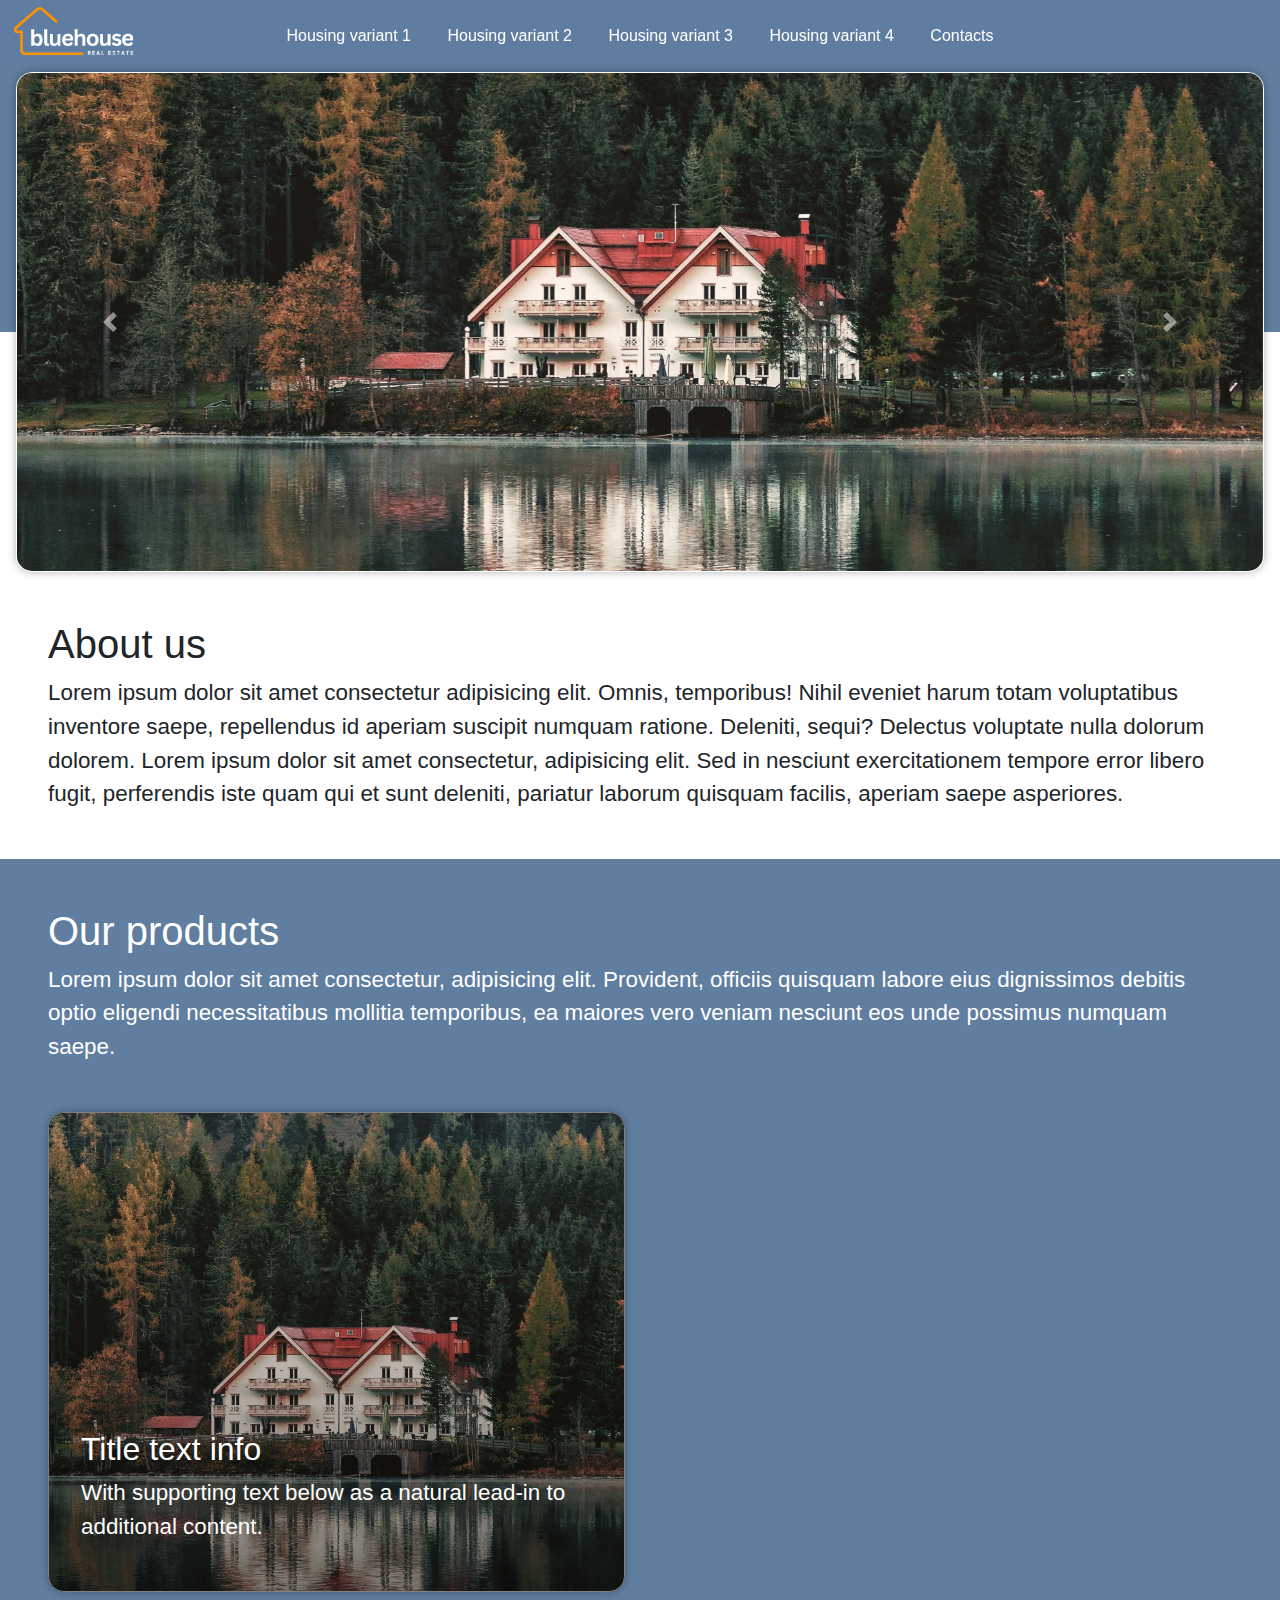
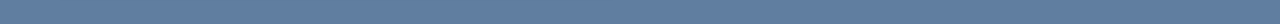
==== index.html @ 6a7a3592 "Add files via upload" ====
<!DOCTYPE html>
<html lang="en">

<head>
    <meta charset="UTF-8">
    <meta name="viewport" content="width=device-width, initial-scale=1.0">
    <link rel="stylesheet" href="https://cdn.jsdelivr.net/npm/bootstrap@4.4.1/dist/css/bootstrap.min.css"
        integrity="sha384-Vkoo8x4CGsO3+Hhxv8T/Q5PaXtkKtu6ug5TOeNV6gBiFeWPGFN9MuhOf23Q9Ifjh" crossorigin="anonymous">
    <link rel="stylesheet" href="style.css">
    <title>Document</title>
</head>

<body>

    <nav class="navtop">
        <div>
            <img src="media/company-logo.png" class="navLogoImg">
        </div>
        <div class="navContainerForLinks">
            <a href="" class="navLinks">Housing variant 1</a>
            <a href="" class="navLinks">Housing variant 2</a>
            <a href="" class="navLinks">Housing variant 3</a>
            <a href="" class="navLinks">Housing variant 4</a>
            <a href="" class="navLinks">Contacts</a>
        </div>
    </nav>

    <div style="margin-top: 4.5rem;"></div>

    <div class="pagecontainer">
        <div id="carouselExampleControls" class="carousel slide banner-horizontal" data-ride="carousel"
            data-interval="3000">
            <div class="carousel-inner height-md-50">
                <div class="carousel-item active">
                    <img class="d-block w-100 slide1" src="media/banner-horizontal-1.jpg">
                </div>
                <div class="carousel-item">
                    <img class="d-block w-100 slide2" src="media/banner-horizontal-1.jpg">
                </div>
            </div>
            <a class="carousel-control-prev" href="#carouselExampleControls" role="button" data-slide="prev">
                <span class="carousel-control-prev-icon" aria-hidden="true"></span>
                <span class="sr-only">Previous</span>
            </a>
            <a class="carousel-control-next" href="#carouselExampleControls" role="button" data-slide="next">
                <span class="carousel-control-next-icon" aria-hidden="true"></span>
                <span class="sr-only">Next</span>
            </a>
        </div>
    </div>

    <div class="accent">
        <div class="pagecontainer">
            <div class="panel">
                <h1>About us</h1>
                <p>Lorem ipsum dolor sit amet consectetur adipisicing elit. Omnis, temporibus! Nihil eveniet harum totam
                    voluptatibus inventore saepe, repellendus id aperiam suscipit numquam ratione. Deleniti, sequi?
                    Delectus
                    voluptate nulla dolorum dolorem. Lorem ipsum dolor sit amet consectetur, adipisicing elit. Sed in
                    nesciunt
                    exercitationem tempore error libero fugit, perferendis iste quam qui et sunt deleniti, pariatur
                    laborum
                    quisquam
                    facilis, aperiam saepe asperiores.</p>
            </div>
        </div>
    </div>

    <div class="pagecontainer">

        <div class="panel">
            <div class="textLight">
                <h1>Our products</h1>
                <p>Lorem ipsum dolor sit amet consectetur, adipisicing elit. Provident, officiis quisquam labore eius
                    dignissimos debitis optio eligendi necessitatibus mollitia temporibus, ea maiores vero veniam
                    nesciunt
                    eos unde possimus numquam saepe.</p>
            </div>

            <div class="row">

                <div class="col-md-6">
                    <div class="cardObj">
                        <img src="media/banner-vertical-1.jpg" class="cardImage">
                        <div class="cardBody textLight">
                            <h2>Title text info</h2>
                            <p>With supporting text below as a natural lead-in to additional content.</p>
                        </div>
                    </div>
                </div>

                

            </div>

        </div>

    </div>

    <script src="https://code.jquery.com/jquery-3.4.1.slim.min.js"
        integrity="sha384-J6qa4849blE2+poT4WnyKhv5vZF5SrPo0iEjwBvKU7imGFAV0wwj1yYfoRSJoZ+n"
        crossorigin="anonymous"></script>
    <script src="https://cdn.jsdelivr.net/npm/popper.js@1.16.0/dist/umd/popper.min.js"
        integrity="sha384-Q6E9RHvbIyZFJoft+2mJbHaEWldlvI9IOYy5n3zV9zzTtmI3UksdQRVvoxMfooAo"
        crossorigin="anonymous"></script>
    <script src="https://cdn.jsdelivr.net/npm/bootstrap@4.4.1/dist/js/bootstrap.min.js"
        integrity="sha384-wfSDF2E50Y2D1uUdj0O3uMBJnjuUD4Ih7YwaYd1iqfktj0Uod8GCExl3Og8ifwB6"
        crossorigin="anonymous"></script>
    <script src="script.js"></script>

</body>

</html>
---- style.css ----
:root {
    --shadowStandard: 0 0 .5rem rgba(0, 0, 0, 0.3);
    --borderRadiusStandard: 1rem;
    --accentColor1: rgb(96, 126, 160);
}

body {
    background-color: var(--accentColor1);
}

nav {
    width: 100%;
    background-color: rgba(96, 126, 160, 0.7);
    backdrop-filter: blur(20px);
    position: fixed;
    top: 0;
    z-index: 99;
    display: flex;
    transition-duration: 200ms;
}

.navLogoImg {
    height: 4rem;
    position: absolute;
}

.navContainerForLinks {
    margin: auto;
    padding: 1.5rem;
    padding-bottom: 1rem;
}

.navLinks {
    padding: 1rem;
    color: white;
    font-weight: 500;
}

.pagecontainer {
    margin: auto;
    margin-top: 1rem;
    width: calc(100% - 2rem);
    max-width: 80rem;
}

.carousel-inner {
    border-radius: var(--borderRadiusStandard);
    box-shadow: var(--shadowStandard);
    border: 0.1rem solid white;
}

.cardObj {
    border-radius: var(--borderRadiusStandard);
    box-shadow: var(--shadowStandard);
    overflow: hidden;
    margin-top: 2rem;
    border: 0.05rem solid gray;
    height: 30rem;
    background-color: black;
}

.textLight {
    color: rgb(255, 255, 255);
}

.cardImage {
    width: 100%;
    height: 100%;
    object-fit: cover;
    -webkit-mask-image: -webkit-gradient(linear, left top, left bottom, from(rgba(0, 0, 0, 1)), to(rgba(0, 0, 0, 0.5)));

}

.cardBody {
    bottom: 0;
    position: absolute;
    padding: 2rem;
}

.accent {
    margin-top: -15rem;
    padding-top: 17rem;
    margin-bottom: 3rem;
    width: 100%;
    z-index: -1;
    background-color: white;
}

.panel {
    padding: 2rem;
    padding-top: 0;
    margin-top: 1rem;
}

p {
    font-size: 1.4rem;
}

@media only screen and (max-aspect-ratio: 4/5) {
    .slide1 {
        content: url(media/banner-vertical-1.jpg);
    }

    .slide2 {
        content: url(media/banner-vertical-1.jpg);
    }

}
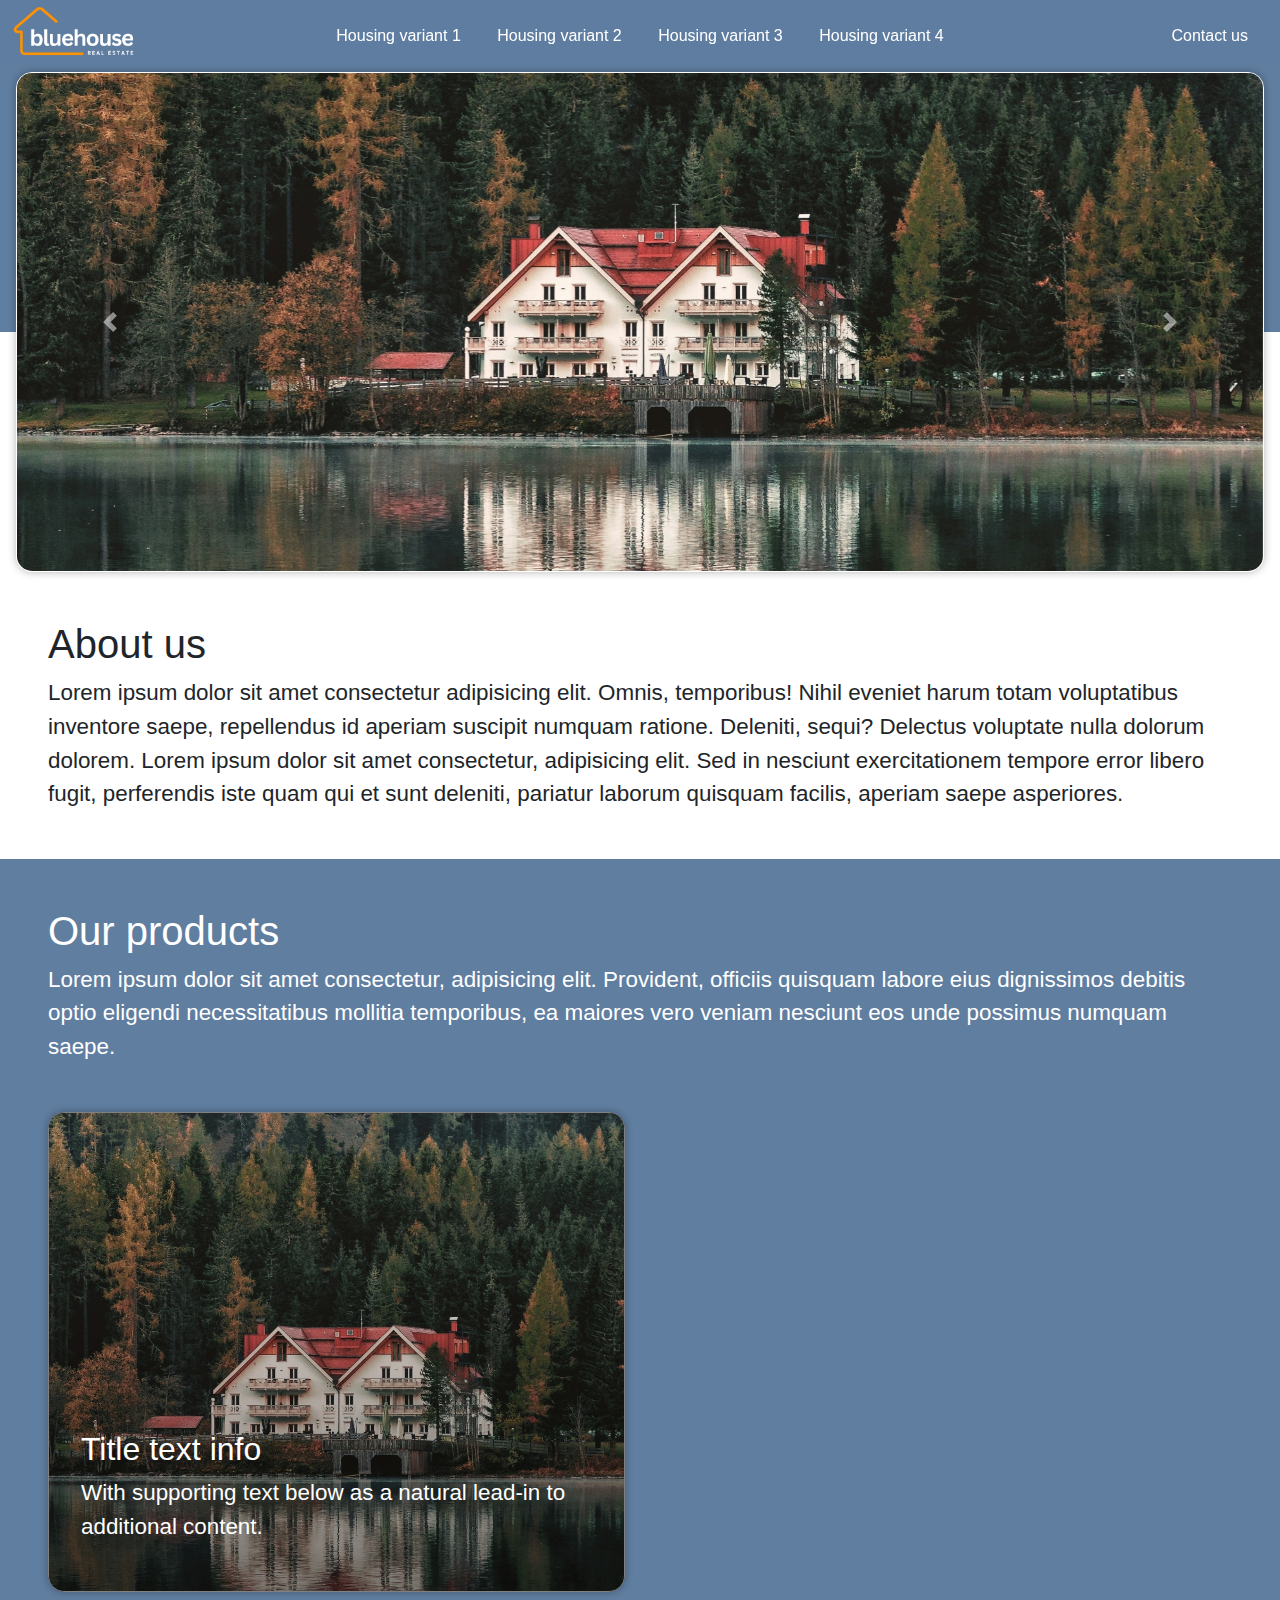
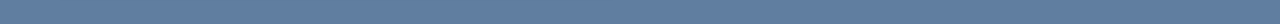
==== commit dec6ed0b: "hell yeah" ====
--- a/index.html
+++ b/index.html
@@ -7,7 +7,7 @@
     <link rel="stylesheet" href="https://cdn.jsdelivr.net/npm/bootstrap@4.4.1/dist/css/bootstrap.min.css"
         integrity="sha384-Vkoo8x4CGsO3+Hhxv8T/Q5PaXtkKtu6ug5TOeNV6gBiFeWPGFN9MuhOf23Q9Ifjh" crossorigin="anonymous">
     <link rel="stylesheet" href="style.css">
-    <title>Document</title>
+    <title>Bluehouse real estate</title>
 </head>
 
 <body>
@@ -21,8 +21,8 @@
             <a href="" class="navLinks">Housing variant 2</a>
             <a href="" class="navLinks">Housing variant 3</a>
             <a href="" class="navLinks">Housing variant 4</a>
-            <a href="" class="navLinks">Contacts</a>
         </div>
+        <a href="" class="navContact">Contact us</a>
     </nav>
 
     <div style="margin-top: 4.5rem;"></div>
@@ -89,7 +89,7 @@
                     </div>
                 </div>
 
-                
+
 
             </div>
 
--- a/style.css
+++ b/style.css
@@ -34,6 +34,15 @@
     padding: 1rem;
     color: white;
     font-weight: 500;
+}
+
+.navContact {
+    position: absolute;
+    margin-top: 0.5rem;
+    padding: 1rem 2rem 0 2rem;
+    color: white;
+    font-weight: 500;
+    right: 0;
 }
 
 .pagecontainer {
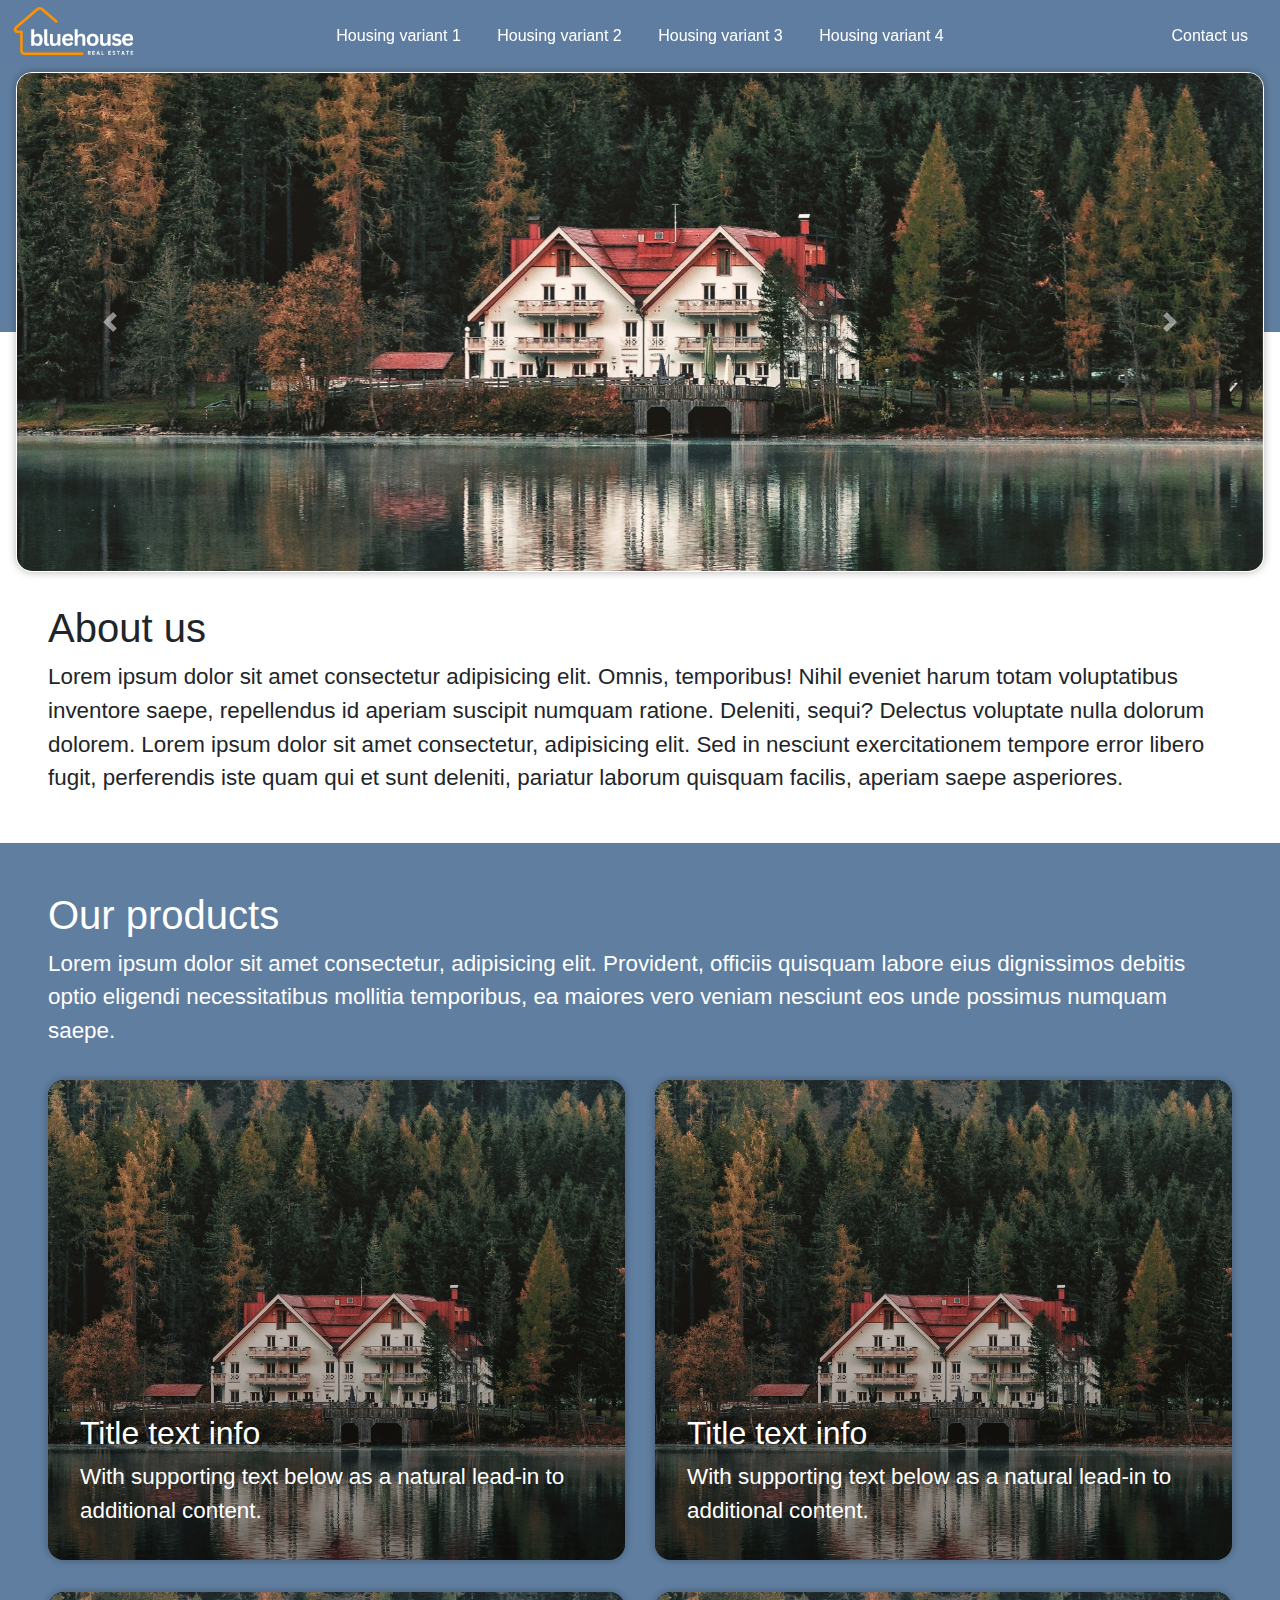
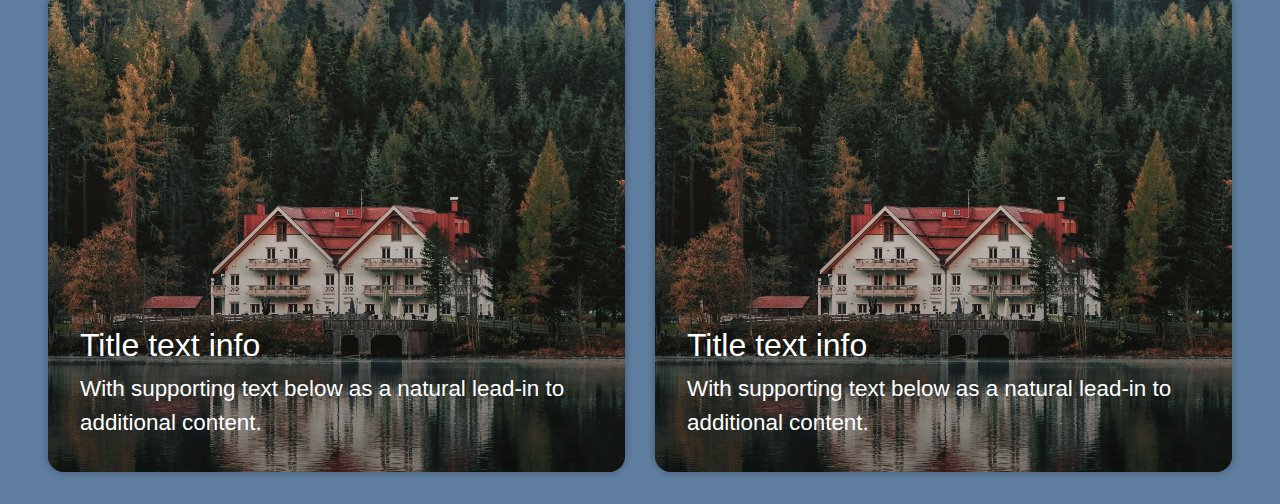
==== commit e6add5a7: "." ====
--- a/index.html
+++ b/index.html
@@ -12,7 +12,7 @@
 
 <body>
 
-    <nav class="navtop">
+    <nav>
         <div>
             <img src="media/company-logo.png" class="navLogoImg">
         </div>
@@ -88,8 +88,33 @@
                         </div>
                     </div>
                 </div>
-
-
+                <div class="col-md-6">
+                    <div class="cardObj">
+                        <img src="media/banner-vertical-1.jpg" class="cardImage">
+                        <div class="cardBody textLight">
+                            <h2>Title text info</h2>
+                            <p>With supporting text below as a natural lead-in to additional content.</p>
+                        </div>
+                    </div>
+                </div>
+                <div class="col-md-6">
+                    <div class="cardObj">
+                        <img src="media/banner-vertical-1.jpg" class="cardImage">
+                        <div class="cardBody textLight">
+                            <h2>Title text info</h2>
+                            <p>With supporting text below as a natural lead-in to additional content.</p>
+                        </div>
+                    </div>
+                </div>
+                <div class="col-md-6">
+                    <div class="cardObj">
+                        <img src="media/banner-vertical-1.jpg" class="cardImage">
+                        <div class="cardBody textLight">
+                            <h2>Title text info</h2>
+                            <p>With supporting text below as a natural lead-in to additional content.</p>
+                        </div>
+                    </div>
+                </div>
 
             </div>
 
--- a/style.css
+++ b/style.css
@@ -10,6 +10,7 @@
 
 nav {
     width: 100%;
+    height: 4rem;
     background-color: rgba(96, 126, 160, 0.7);
     backdrop-filter: blur(20px);
     position: fixed;
@@ -22,6 +23,7 @@
 .navLogoImg {
     height: 4rem;
     position: absolute;
+    cursor: pointer;
 }
 
 .navContainerForLinks {
@@ -63,9 +65,11 @@
     box-shadow: var(--shadowStandard);
     overflow: hidden;
     margin-top: 2rem;
-    border: 0.05rem solid gray;
     height: 30rem;
     background-color: black;
+    cursor: pointer;
+    transition-duration: 200ms;
+    outline: 0.1rem solid rgba(255, 255, 255, 0);
 }
 
 .textLight {
@@ -77,7 +81,7 @@
     height: 100%;
     object-fit: cover;
     -webkit-mask-image: -webkit-gradient(linear, left top, left bottom, from(rgba(0, 0, 0, 1)), to(rgba(0, 0, 0, 0.5)));
-
+    transition-duration: 500ms;
 }
 
 .cardBody {
@@ -86,9 +90,18 @@
     padding: 2rem;
 }
 
+.cardObj:hover .cardImage {
+    transform: scale(1.2);
+}
+
+.cardObj:hover {
+    outline: 0.1rem solid rgb(255, 255, 255);
+}
+
 .accent {
     margin-top: -15rem;
-    padding-top: 17rem;
+    padding-top: 16rem;
+    padding-bottom: 1rem;
     margin-bottom: 3rem;
     width: 100%;
     z-index: -1;
@@ -103,6 +116,7 @@
 
 p {
     font-size: 1.4rem;
+    margin: 0;
 }
 
 @media only screen and (max-aspect-ratio: 4/5) {
@@ -114,4 +128,10 @@
         content: url(media/banner-vertical-1.jpg);
     }
 
+}
+
+@media only screen and (max-width: 1000px) {
+    .navContainerForLinks {
+        display: none;
+    }
 }